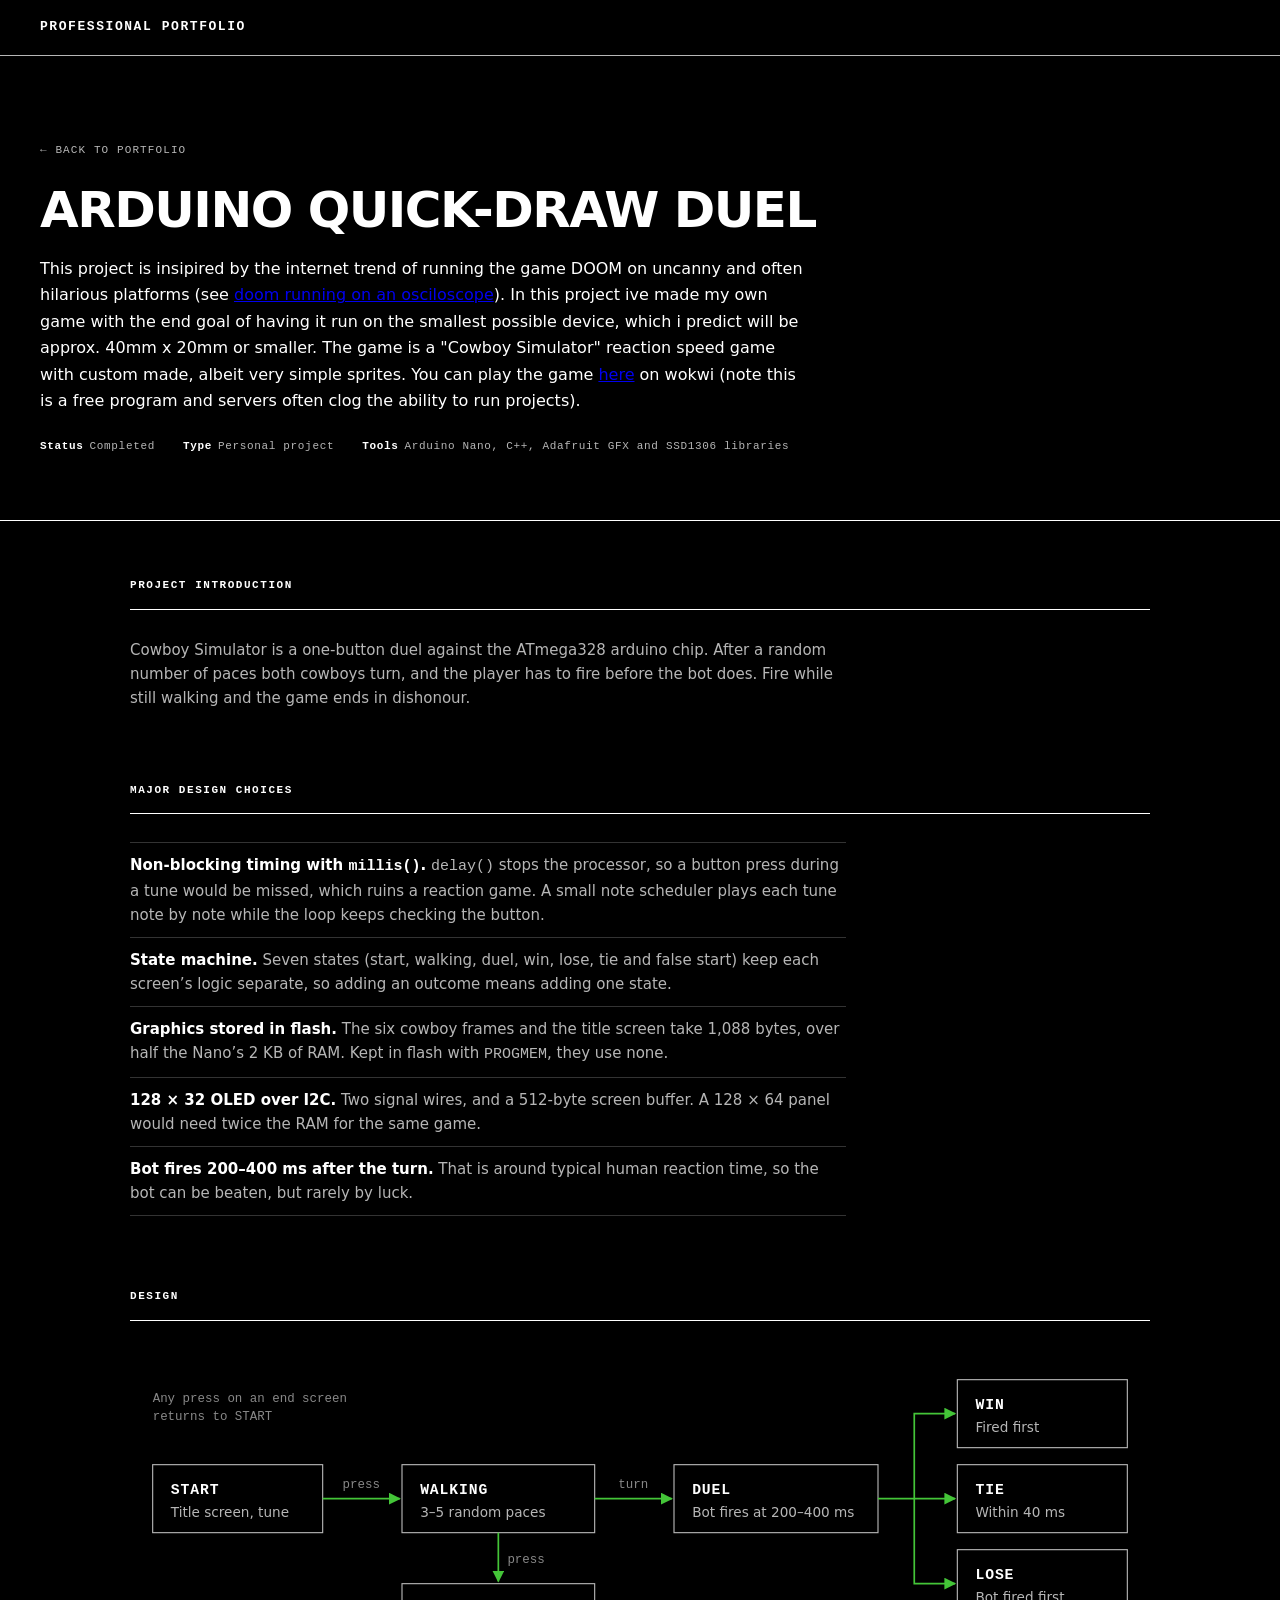
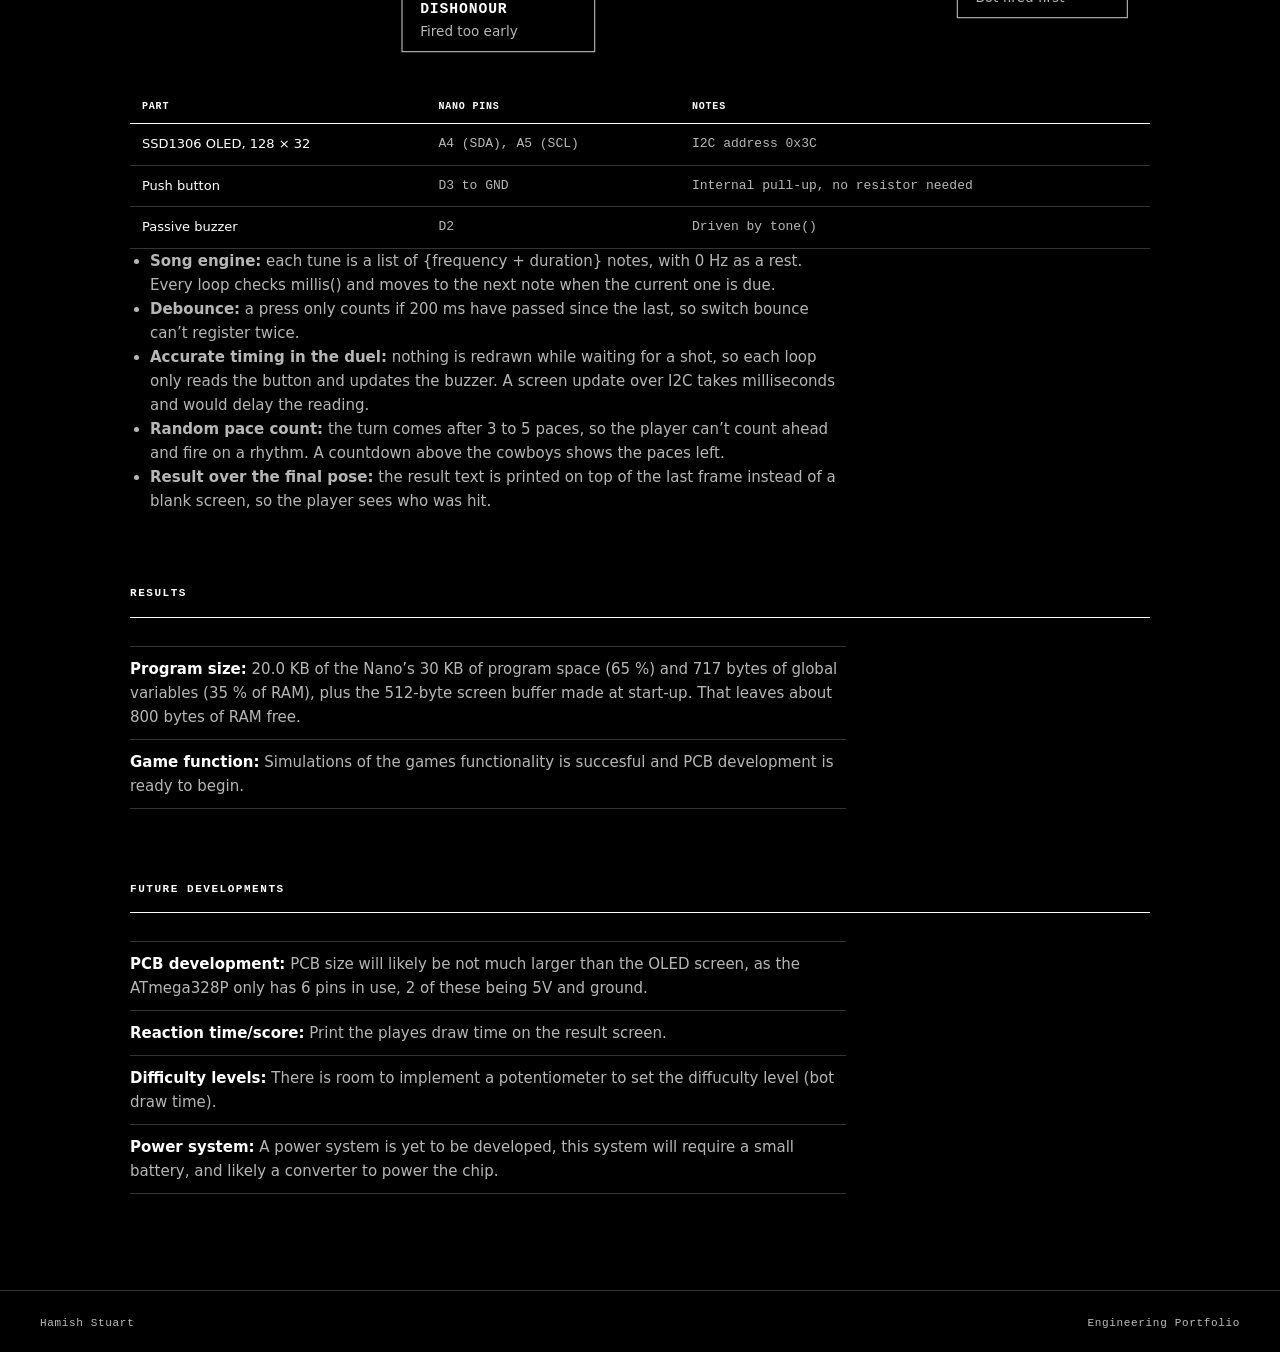
==== cowboy-duel.html @ 1973b989 "Add files via upload" ====
<!DOCTYPE html>
<html lang="en">
<head>
<meta charset="UTF-8"/>
<meta name="viewport" content="width=device-width, initial-scale=1.0"/>
<title>Arduino Quick-Draw Duel — Hamish Stuart</title>
<link rel="stylesheet" href="styles.css"/>
</head>
<body>

<header>
  <a class="logo" href="index.html">Professional portfolio</a>
</header>

<div class="hero">
  <a class="back-link" href="index.html">&larr; Back to portfolio</a>

  <h1>ARDUINO QUICK-DRAW DUEL</h1>

  <p class="hero-sub">
    This project is insipired by the internet trend of running the game DOOM on uncanny and often hilarious platforms (see <a href="https://www.youtube.com/watch?v=xZaKlLyikKg&list=PLNo1xefN4JvZH6sErbZhJMhvJoz5g7AdQ&index=6">doom running on an osciloscope</a>).  In this project ive made my own game with the end goal of having it run on the smallest possible device, which i predict will be approx. 40mm x 20mm or smaller.
    The game is a "Cowboy Simulator" reaction speed game with custom made, albeit very simple sprites. You can play the game <a href="https://wokwi.com/projects/452812102211538945">here</a> on wokwi (note this is a free program and servers often clog the ability to run projects).</p>

  <div class="project-meta">
    <span><strong>Status</strong>Completed</span>
    <span><strong>Type</strong>Personal project</span>
    <span><strong>Tools</strong>Arduino Nano, C++, Adafruit GFX and SSD1306 libraries</span>
  </div>
</div>

<main class="content">

  <section class="proj-section" id="introduction">
    <div class="section-header"><h2 class="section-title">Project introduction</h2></div>
    <div class="project-body">
      <p>Cowboy Simulator is a one-button duel against the ATmega328 arduino chip. After a random number of paces both cowboys
        turn, and the player has to fire before the bot does. Fire while still walking and the game ends in dishonour.</p>
      </div>
    </div>
  </section>

  <section class="proj-section" id="design-choices">
    <div class="section-header"><h2 class="section-title">Major design choices</h2></div>
    <div class="project-body">
      <ul class="key-results">
        <li><strong>Non-blocking timing with <code>millis()</code>.</strong> <code>delay()</code> stops the processor,
          so a button press during a tune would be missed, which ruins a reaction game. A small note scheduler plays
          each tune note by note while the loop keeps checking the button.</li>
        <li><strong>State machine.</strong> Seven states (start, walking, duel, win, lose, tie and false start) keep
          each screen&rsquo;s logic separate, so adding an outcome means adding one state.</li>
        <li><strong>Graphics stored in flash.</strong> The six cowboy frames and the title screen take 1,088 bytes, over
          half the Nano&rsquo;s 2&nbsp;KB of RAM. Kept in flash with <code>PROGMEM</code>, they use none.</li>
        <li><strong>128 &times; 32 OLED over I2C.</strong> Two signal wires, and a 512-byte screen buffer. A 128 &times; 64
          panel would need twice the RAM for the same game.</li>
        <li><strong>Bot fires 200&ndash;400&nbsp;ms after the turn.</strong> That is around typical human reaction time,
          so the bot can be beaten, but rarely by luck.</li>
      </ul>
    </div>
  </section>

  <section class="proj-section" id="design">
    <div class="section-header"><h2 class="section-title">Design</h2></div>
    <div class="project-body">
      <div class="diagram-wrap">
        <svg class="diagram" viewBox="0 0 900 270" role="img"
             aria-label="Game states: a press on the start screen begins walking. Pressing while walking leads to dishonour. After 3 to 5 paces the duel starts, ending in win, tie or lose. Any press on an end screen returns to the start.">
          <defs>
            <marker id="dg-arrow" viewBox="0 0 10 10" refX="9" refY="5" markerWidth="7" markerHeight="7" orient="auto-start-reverse">
              <path class="dg-head" d="M0,0 L10,5 L0,10 Z"/>
            </marker>
          </defs>

          <rect class="dg-box" x="20" y="95" width="150" height="60"/>
          <text class="dg-title" x="36" y="121">START</text>
          <text class="dg-sub"   x="36" y="141">Title screen, tune</text>

          <rect class="dg-box" x="240" y="95" width="170" height="60"/>
          <text class="dg-title" x="256" y="121">WALKING</text>
          <text class="dg-sub"   x="256" y="141">3&ndash;5 random paces</text>

          <rect class="dg-box" x="480" y="95" width="180" height="60"/>
          <text class="dg-title" x="496" y="121">DUEL</text>
          <text class="dg-sub"   x="496" y="141">Bot fires at 200&ndash;400 ms</text>

          <rect class="dg-box" x="730" y="20" width="150" height="60"/>
          <text class="dg-title" x="746" y="46">WIN</text>
          <text class="dg-sub"   x="746" y="66">Fired first</text>

          <rect class="dg-box" x="730" y="95" width="150" height="60"/>
          <text class="dg-title" x="746" y="121">TIE</text>
          <text class="dg-sub"   x="746" y="141">Within 40 ms</text>

          <rect class="dg-box" x="730" y="170" width="150" height="60"/>
          <text class="dg-title" x="746" y="196">LOSE</text>
          <text class="dg-sub"   x="746" y="216">Bot fired first</text>

          <rect class="dg-box" x="240" y="200" width="170" height="60"/>
          <text class="dg-title" x="256" y="226">DISHONOUR</text>
          <text class="dg-sub"   x="256" y="246">Fired too early</text>

          <path class="dg-line" d="M170,125 H238" marker-end="url(#dg-arrow)"/>
          <text class="dg-label" x="204" y="116" text-anchor="middle">press</text>
          <path class="dg-line" d="M410,125 H478" marker-end="url(#dg-arrow)"/>
          <text class="dg-label" x="444" y="116" text-anchor="middle">turn</text>
          <path class="dg-line" d="M325,155 V198" marker-end="url(#dg-arrow)"/>
          <text class="dg-label" x="333" y="182">press</text>
          <path class="dg-line" d="M660,125 H692 V50 H728" marker-end="url(#dg-arrow)"/>
          <path class="dg-line" d="M692,125 H728" marker-end="url(#dg-arrow)"/>
          <path class="dg-line" d="M692,125 V200 H728" marker-end="url(#dg-arrow)"/>
          <text class="dg-label" x="20" y="40">Any press on an end screen</text>
          <text class="dg-label" x="20" y="56">returns to START</text>
        </svg>
      </div>

      <div class="table-wrap">
        <table class="data-table wiring">
          <thead><tr><th>Part</th><th>Nano pins</th><th>Notes</th></tr></thead>
          <tbody>
            <tr><td>SSD1306 OLED, 128 &times; 32</td><td>A4 (SDA), A5 (SCL)</td><td>I2C address 0x3C</td></tr>
            <tr><td>Push button</td><td>D3 to GND</td><td>Internal pull-up, no resistor needed</td></tr>
            <tr><td>Passive buzzer</td><td>D2</td><td>Driven by <code>tone()</code></td></tr>
          </tbody>
        </table>
      </div>

      <ul>
        <li><strong>Song engine:</strong> each tune is a list of {frequency + duration} notes, with 0&nbsp;Hz as a rest.
          Every loop checks millis() and moves to the next note when the current one is due.</li>
        <li><strong>Debounce:</strong> a press only counts if 200&nbsp;ms have passed since the last, so switch bounce
          can&rsquo;t register twice.</li>
        <li><strong>Accurate timing in the duel:</strong> nothing is redrawn while waiting for a shot, so each loop only
          reads the button and updates the buzzer. A screen update over I2C takes milliseconds and would delay the reading.</li>
        <li><strong>Random pace count:</strong> the turn comes after 3 to 5 paces, so the player can&rsquo;t count
          ahead and fire on a rhythm. A countdown above the cowboys shows the paces left.</li>
        <li><strong>Result over the final pose:</strong> the result text is printed on top of the last frame instead of
          a blank screen, so the player sees who was hit.</li>
      </ul>
    </div>
  </section>

  <section class="proj-section" id="results">
    <div class="section-header"><h2 class="section-title">Results</h2></div>
    <div class="project-body">
      <ul class="key-results">
        <li><strong>Program size:</strong> 20.0&nbsp;KB of the Nano&rsquo;s 30&nbsp;KB of program space (65&nbsp;%)
          and 717 bytes of global variables (35&nbsp;% of RAM), plus the 512-byte screen buffer made at start-up. That
          leaves about 800 bytes of RAM free.</li>
        <li><strong>Game function:</strong> Simulations of the games functionality is succesful and PCB development is ready to begin.</li>
      </ul>
    </div>
  </section>

  <section class="proj-section" id="future-developments">
    <div class="section-header"><h2 class="section-title">Future developments</h2></div>
    <div class="project-body">
      <ul class="key-results">
        <li><strong>PCB development:</strong> PCB size will likely be not much larger than the OLED screen, as the ATmega328P only has 6 pins in use, 2 of these being 5V and ground.</li>
        <li><strong>Reaction time/score:</strong> Print the playes draw time on the result screen.</li>
        <li><strong>Difficulty levels:</strong> There is room to implement a potentiometer to set the diffuculty level (bot draw time).</li>
        <li><strong>Power system:</strong> A power system is yet to be developed, this system will require a small battery, and likely a converter to power the chip.</li>
      </ul>
    </div>
  </section>

</main>

<footer>
  <span>Hamish Stuart</span>
  <span>Engineering Portfolio</span>
</footer>

<script>
// Browser port of the Arduino sketch: same states, timings, sprites and tunes.
// Sprites, title screen and font are the bytes from the sketch and the Adafruit GFX 5x7 font.
const FONT = {
  '0': [0x3e,0x51,0x49,0x45,0x3e],
  '1': [0x00,0x42,0x7f,0x40,0x00],
  '2': [0x72,0x49,0x49,0x49,0x46],
  '3': [0x21,0x41,0x49,0x4d,0x33],
  '4': [0x18,0x14,0x12,0x7f,0x10],
  '5': [0x27,0x45,0x45,0x45,0x39],
  '6': [0x3c,0x4a,0x49,0x49,0x31],
  '7': [0x41,0x21,0x11,0x09,0x07],
  '8': [0x36,0x49,0x49,0x49,0x36],
  '9': [0x46,0x49,0x49,0x29,0x1e],
  'A': [0x7c,0x12,0x11,0x12,0x7c],
  'B': [0x7f,0x49,0x49,0x49,0x36],
  'C': [0x3e,0x41,0x41,0x41,0x22],
  'D': [0x7f,0x41,0x41,0x41,0x3e],
  'E': [0x7f,0x49,0x49,0x49,0x41],
  'F': [0x7f,0x09,0x09,0x09,0x01],
  'G': [0x3e,0x41,0x41,0x51,0x73],
  'H': [0x7f,0x08,0x08,0x08,0x7f],
  'I': [0x00,0x41,0x7f,0x41,0x00],
  'J': [0x20,0x40,0x41,0x3f,0x01],
  'K': [0x7f,0x08,0x14,0x22,0x41],
  'L': [0x7f,0x40,0x40,0x40,0x40],
  'M': [0x7f,0x02,0x1c,0x02,0x7f],
  'N': [0x7f,0x04,0x08,0x10,0x7f],
  'O': [0x3e,0x41,0x41,0x41,0x3e],
  'P': [0x7f,0x09,0x09,0x09,0x06],
  'Q': [0x3e,0x41,0x51,0x21,0x5e],
  'R': [0x7f,0x09,0x19,0x29,0x46],
  'S': [0x26,0x49,0x49,0x49,0x32],
  'T': [0x03,0x01,0x7f,0x01,0x03],
  'U': [0x3f,0x40,0x40,0x40,0x3f],
  'V': [0x1f,0x20,0x40,0x20,0x1f],
  'W': [0x3f,0x40,0x38,0x40,0x3f],
  'X': [0x63,0x14,0x08,0x14,0x63],
  'Y': [0x03,0x04,0x78,0x04,0x03],
  'Z': [0x61,0x59,0x49,0x4d,0x43],
};
const SPRITES = {
  walk: [0x00,0x00,0x00,0x00,0x00,0x00,0x00,0x00,0x00,0x00,0x00,0x00,0x00,0x00,0x00,0x00,0xf2,0x00,0x00,0xfe,0x00,0x01,0xf8,0x00,0x07,0x88,0x00,0x00,0x88,0x00,0x00,0x98,0x00,0x00,0x70,0x00,0x00,0x10,0x00,0x00,0x08,0x00,0x00,0x18,0x00,0x00,0x7e,0x00,0x01,0x8b,0x00,0x01,0x09,0x00,0x01,0x09,0x00,0x03,0x09,0x80,0x00,0x10,0x00,0x00,0x30,0x00,0x00,0x38,0x00,0x00,0x2c,0x00,0x00,0x64,0x00,0x00,0x44,0x00,0x00,0x66,0x00,0x00,0xcc,0x00,0x00,0x00,0x00,0x00,0x00,0x00,0x00,0x00,0x00,0x00,0x00,0x00],
  turn: [0x00,0x00,0x00,0x00,0x00,0x00,0x00,0x00,0x00,0x00,0x00,0x00,0x00,0x00,0x00,0x02,0x78,0x00,0x03,0xf8,0x00,0x00,0xfc,0x00,0x00,0x8f,0x00,0x00,0x88,0x00,0x00,0xc8,0x00,0x00,0x70,0x00,0x00,0x40,0x00,0x00,0x80,0x00,0x00,0x82,0x00,0x03,0xe1,0xf8,0x06,0xb3,0x80,0x04,0x8e,0x80,0x04,0x80,0x00,0x0c,0x80,0x00,0x00,0x40,0x00,0x00,0x60,0x00,0x00,0xe0,0x00,0x01,0xa0,0x00,0x01,0x30,0x00,0x01,0x10,0x00,0x03,0x30,0x00,0x01,0x98,0x00,0x00,0x00,0x00,0x00,0x00,0x00,0x00,0x00,0x00,0x00,0x00,0x00],
  shot: [0x00,0x00,0x00,0x00,0x00,0x00,0x02,0x78,0x00,0x03,0xf8,0x00,0x00,0xfc,0x00,0x00,0x0f,0x00,0x00,0x00,0x00,0x00,0xf0,0x00,0x00,0x88,0x00,0x00,0x88,0x00,0x00,0xc8,0x00,0x00,0x70,0x00,0x00,0x40,0x00,0x00,0x80,0x00,0x00,0x80,0x00,0x03,0xe0,0x00,0x06,0xb0,0x00,0x04,0x8f,0x00,0x04,0x80,0x00,0x0c,0x80,0x00,0x00,0x40,0x00,0x00,0x60,0x40,0x00,0xe0,0x3e,0x01,0xa0,0x70,0x01,0x30,0x10,0x01,0x10,0x00,0x03,0x30,0x00,0x01,0x98,0x00,0x00,0x00,0x00,0x00,0x00,0x00,0x00,0x00,0x00,0x00,0x00,0x00],
  walkR: [0x00,0x00,0x00,0x00,0x00,0x00,0x00,0x00,0x00,0x00,0x00,0x00,0x00,0x00,0x00,0x00,0x9e,0x00,0x00,0xfe,0x00,0x00,0x3f,0x00,0x00,0x23,0xc0,0x00,0x22,0x00,0x00,0x32,0x00,0x00,0x1c,0x00,0x00,0x10,0x00,0x00,0x20,0x00,0x00,0x30,0x00,0x00,0xfc,0x00,0x01,0xa3,0x00,0x01,0x21,0x00,0x01,0x21,0x00,0x03,0x21,0x80,0x00,0x10,0x00,0x00,0x18,0x00,0x00,0x38,0x00,0x00,0x68,0x00,0x00,0x4c,0x00,0x00,0x44,0x00,0x00,0xcc,0x00,0x00,0x66,0x00,0x00,0x00,0x00,0x00,0x00,0x00,0x00,0x00,0x00,0x00,0x00,0x00],
  turnR: [0x00,0x00,0x00,0x00,0x00,0x00,0x00,0x00,0x00,0x00,0x00,0x00,0x00,0x00,0x00,0x00,0x3c,0x80,0x00,0x3f,0x80,0x00,0x7e,0x00,0x01,0xe2,0x00,0x00,0x22,0x00,0x00,0x26,0x00,0x00,0x1c,0x00,0x00,0x04,0x00,0x00,0x02,0x00,0x00,0x82,0x00,0x3f,0x0f,0x80,0x03,0x9a,0xc0,0x02,0xe2,0x40,0x00,0x02,0x40,0x00,0x02,0x60,0x00,0x04,0x00,0x00,0x0c,0x00,0x00,0x0e,0x00,0x00,0x0b,0x00,0x00,0x19,0x00,0x00,0x11,0x00,0x00,0x19,0x80,0x00,0x33,0x00,0x00,0x00,0x00,0x00,0x00,0x00,0x00,0x00,0x00,0x00,0x00,0x00],
  shotR: [0x00,0x00,0x00,0x00,0x00,0x00,0x00,0x3c,0x80,0x00,0x3f,0x80,0x00,0x7e,0x00,0x01,0xe0,0x00,0x00,0x00,0x00,0x00,0x1e,0x00,0x00,0x22,0x00,0x00,0x22,0x00,0x00,0x26,0x00,0x00,0x1c,0x00,0x00,0x04,0x00,0x00,0x02,0x00,0x00,0x02,0x00,0x00,0x0f,0x80,0x00,0x1a,0xc0,0x01,0xe2,0x40,0x00,0x02,0x40,0x00,0x02,0x60,0x00,0x04,0x00,0x04,0x0c,0x00,0xf8,0x0e,0x00,0x1c,0x0b,0x00,0x10,0x19,0x00,0x00,0x11,0x00,0x00,0x19,0x80,0x00,0x33,0x00,0x00,0x00,0x00,0x00,0x00,0x00,0x00,0x00,0x00,0x00,0x00,0x00],
};
const MENU = [
  0x00,0x00,0x00,0x00,0x00,0x00,0x00,0x00,0x00,0x00,0x00,0x00,0x00,0x00,0x00,0x00,0x31,0x91,0x71,0x91,0x0e,0xe8,0xa5,0x06,0x7c,0xce,0x00,0x00,0x00,0x00,0x00,0x00,
  0x4a,0x51,0x4a,0x51,0x10,0x4d,0xa5,0x09,0x11,0x29,0x00,0x00,0x00,0x00,0x00,0x00,0x42,0x55,0x72,0x4e,0x0c,0x4a,0xa5,0x0f,0x11,0x2e,0x00,0x00,0x00,0x00,0x00,0x00,
  0x4a,0x5b,0x4a,0x44,0x02,0x48,0xa5,0x09,0x11,0x2a,0x00,0x00,0x00,0x00,0x00,0x00,0x31,0x91,0x71,0x84,0x1c,0xe8,0x99,0xe9,0x10,0xc9,0x00,0x00,0x7c,0xf0,0x00,0x00,
  0x00,0x00,0x00,0x00,0x00,0x00,0x00,0x00,0x00,0x00,0x00,0x00,0xa3,0x08,0x00,0x00,0x00,0x00,0x00,0x00,0x00,0x00,0x00,0x00,0x00,0x00,0x00,0x01,0x4c,0x08,0x00,0x00,
  0x00,0x00,0x00,0x00,0x00,0x00,0x00,0x00,0x00,0x00,0x00,0x01,0x30,0x04,0x00,0x00,0x00,0x00,0x00,0x00,0x00,0x00,0x00,0x00,0x00,0x00,0x00,0x01,0x00,0x04,0x00,0x00,
  0x01,0xce,0x79,0xce,0x3e,0x60,0xef,0x99,0xcf,0x80,0x00,0x02,0x00,0x04,0x00,0x00,0x01,0x29,0x42,0x10,0x08,0x91,0x02,0x25,0x22,0x00,0x00,0x02,0x00,0x04,0x00,0x00,
  0x01,0xce,0x71,0x8c,0x08,0x90,0xc2,0x3d,0xc2,0x00,0x00,0x02,0x00,0x04,0x00,0x00,0x01,0x0a,0x40,0x42,0x08,0x90,0x22,0x25,0x42,0x00,0x03,0x82,0x00,0x04,0x00,0x00,
  0x01,0x09,0x7b,0x9c,0x08,0x61,0xc2,0x25,0x22,0x00,0x04,0x72,0x00,0x04,0x06,0x00,0x00,0x00,0x00,0x00,0x00,0x00,0x00,0x00,0x00,0x00,0x08,0x0e,0x00,0x06,0x19,0x00,
  0x00,0x00,0x00,0x00,0x00,0x00,0x00,0x00,0x00,0x00,0x08,0x06,0x00,0x1a,0x61,0x00,0x00,0x00,0x00,0x00,0x00,0x00,0x00,0x00,0x00,0x00,0x08,0x05,0x81,0xe1,0x82,0x00,
  0x00,0x00,0x00,0x00,0x00,0x00,0x00,0x00,0x00,0x00,0x04,0x04,0x7e,0x01,0x04,0x00,0x00,0x00,0x00,0x00,0x00,0x00,0x00,0x00,0x00,0x00,0x04,0x04,0x00,0x1e,0x08,0x00,
  0x00,0x00,0x00,0x00,0x00,0x00,0x00,0x00,0x00,0x00,0x02,0x03,0x01,0xe4,0x30,0x00,0x00,0x00,0x00,0x00,0x00,0x00,0x00,0x00,0x00,0x00,0x02,0x00,0xfe,0x08,0xc0,0x00,
  0x00,0x00,0x00,0x00,0x00,0x00,0x00,0x00,0x00,0x00,0x01,0x00,0x00,0x13,0x00,0x00,0x00,0x00,0x00,0x00,0x00,0x00,0x00,0x00,0x00,0x00,0x00,0x80,0x00,0x2c,0x00,0x00,
  0x00,0x00,0x00,0x00,0x00,0x00,0x00,0x00,0x00,0x00,0x00,0x60,0x00,0xf0,0x00,0x00,0x00,0x00,0x00,0x00,0x00,0x00,0x00,0x00,0x00,0x00,0x00,0x1c,0x07,0x00,0x00,0x00,
  0x00,0x00,0x00,0x00,0x00,0x00,0x00,0x00,0x00,0x00,0x00,0x03,0xf8,0x00,0x00,0x00,0x00,0x00,0x00,0x00,0x00,0x00,0x00,0x00,0x00,0x00,0x00,0x00,0x00,0x00,0x00,0x00,
  0x00,0x00,0x00,0x00,0x00,0x00,0x00,0x00,0x00,0x00,0x00,0x00,0x00,0x00,0x00,0x00,0x00,0x00,0x00,0x00,0x00,0x00,0x00,0x00,0x00,0x00,0x00,0x00,0x00,0x00,0x00,0x00,
  0x00,0x00,0x00,0x00,0x00,0x00,0x00,0x00,0x00,0x00,0x00,0x00,0x00,0x00,0x00,0x00,0x00,0x00,0x00,0x00,0x00,0x00,0x00,0x00,0x00,0x00,0x00,0x00,0x00,0x00,0x00,0x00,
];

const W = 128, H = 32, SPRITE_W = 23, SPRITE_H = 32;

// ── 128 x 32 display buffer ──────────────────────────────────────────────────
const buf = new Uint8Array(W * H);
const canvas = document.getElementById('oled'), ctx = canvas.getContext('2d');
const css = getComputedStyle(document.documentElement);
const ON = css.getPropertyValue('--oled-on').trim() || '#fff';
const OFF = css.getPropertyValue('--oled-off').trim() || '#000';
const display = {
  clear() { buf.fill(0); },
  pixel(x, y) { if (x >= 0 && x < W && y >= 0 && y < H) buf[y * W + x] = 1; },
  bitmap(x, y, bmp, w, h) {
    const bw = (w + 7) >> 3;
    for (let j = 0; j < h; j++)
      for (let i = 0; i < w; i++)
        if (bmp[j * bw + (i >> 3)] & (0x80 >> (i & 7))) this.pixel(x + i, y + j);
  },
  text(x, y, str, size) {
    for (const ch of String(str)) {
      const cols = FONT[ch];
      if (cols) for (let i = 0; i < 5; i++)
        for (let j = 0; j < 8; j++)
          if (cols[i] & (1 << j))
            for (let a = 0; a < size; a++) for (let b = 0; b < size; b++) this.pixel(x + i * size + a, y + j * size + b);
      x += 6 * size;
    }
  },
  show() {
    const s = canvas.width / W;
    ctx.fillStyle = '#000'; ctx.fillRect(0, 0, canvas.width, canvas.height);
    for (let y = 0; y < H; y++) for (let x = 0; x < W; x++) {
      ctx.fillStyle = buf[y * W + x] ? ON : OFF;
      ctx.fillRect(x * s, y * s, s - 1, s - 1);
    }
  }
};

// ── buzzer (Web Audio square wave, like a passive piezo) ────────────────────
let audio = null, osc = null, activated = false;   // browsers only allow sound after the first press
function tone(freq) {
  if (!activated || !document.getElementById('sound').checked) { noTone(); return; }
  if (!audio) { try { audio = new (window.AudioContext || window.webkitAudioContext)(); } catch (e) { return; } }
  if (audio.state === 'suspended') audio.resume();
  if (!osc) {
    osc = audio.createOscillator(); osc.type = 'square';
    const g = audio.createGain(); g.gain.value = 0.03;
    osc.connect(g).connect(audio.destination); osc.start();
  }
  osc.frequency.setValueAtTime(freq, audio.currentTime);
}
function noTone() { if (osc) { osc.stop(); osc = null; } }

// ── songs: [frequency Hz, duration ms], 0 Hz = rest ──────────────────────────
const startSong = [[233,600],[294,400],[311,600],[294,400],[262,800],[0,300],[415,600],[349,500],[294,600],[231,1200]];
const duelSong  = [[220,150],[247,150],[262,300]];
const winSong   = [[523,250],[587,250],[659,300],[784,350],[659,250],[523,300],[880,300],[784,300],[659,300],[523,600]];
const loseSong  = [[130,500]];
const earlySong = [[130,500]];
const tieSong   = [[300,200],[0,200],[300,200]];

let song = null, songIndex = 0, lastNoteTime = 0;
function playSong(s) {
  song = s; songIndex = 0; lastNoteTime = millis();
  s[0][0] > 0 ? tone(s[0][0]) : noTone();
}
function stopSong() { song = null; noTone(); }
function updateSong() {
  if (!song) return;
  if (millis() - lastNoteTime >= song[songIndex][1]) {
    songIndex++; lastNoteTime = millis();
    if (songIndex >= song.length) { stopSong(); return; }
    song[songIndex][0] > 0 ? tone(song[songIndex][0]) : noTone();
  }
}

// ── timing and input ─────────────────────────────────────────────────────────
const t0 = performance.now();
const millis = () => performance.now() - t0;
const random = (lo, hi) => lo + Math.floor(Math.random() * (hi - lo));   // Arduino random(lo, hi)
let held = false, lastPress = -1000;
function buttonPressed() {
  if (held && millis() - lastPress > 200) { lastPress = millis(); return true; }
  return false;
}

// ── draw helpers ─────────────────────────────────────────────────────────────
let leftX = 64, rightX = 64, totalSteps = 0, currentStep = 0;
function poses(left, right) {
  display.clear();
  display.bitmap(leftX - SPRITE_W, 0, SPRITES[left], SPRITE_W, SPRITE_H);
  display.bitmap(rightX, 0, SPRITES[right], SPRITE_W, SPRITE_H);
}
function textScreen(t) { display.text((W - 6 * t.length) >> 1, (H - 8) >> 1, t, 1); }

// ── game state machine (mirrors loop() in the sketch) ────────────────────────
let state = 'START', lastStepTime = 0, botShootTime = 0, turnTime = 0;
const stepInterval = 400;
const $you = document.getElementById('r-you'), $bot = document.getElementById('r-bot');

function backToStart() { stopSong(); playSong(startSong); state = 'START'; }

function step() {
  updateSong();
  switch (state) {
    case 'START':
      display.clear(); display.bitmap(0, 0, MENU, W, H);
      if (buttonPressed()) {
        stopSong();
        totalSteps = random(3, 6); currentStep = 0; leftX = 64; rightX = 64;
        $you.textContent = $bot.textContent = '–';
        state = 'WALKING';
      }
      break;

    case 'WALKING':
      if (buttonPressed()) { stopSong(); playSong(earlySong); state = 'EARLY'; break; }
      if (millis() - lastStepTime > stepInterval && currentStep < totalSteps) {
        lastStepTime = millis(); currentStep++; leftX -= 6; rightX += 6;
      }
      poses('walk', 'walkR');
      display.text(62, 0, totalSteps - currentStep, 1);
      if (currentStep >= totalSteps) {
        poses('turn', 'turnR');
        playSong(duelSong);
        state = 'DUEL';
        turnTime = millis();
        botShootTime = turnTime + random(200, 400);
      }
      break;

    case 'DUEL':
      if (buttonPressed()) {
        stopSong();
        const shot = millis();
        $you.textContent = Math.round(shot - turnTime) + ' ms';
        $bot.textContent = Math.round(botShootTime - turnTime) + ' ms';
        if (Math.abs(shot - botShootTime) < 40) { poses('shot', 'shotR'); playSong(tieSong); state = 'TIE'; }
        else if (shot < botShootTime)          { poses('turn', 'shotR'); playSong(winSong); state = 'WIN'; }
        else                                   { poses('shot', 'turnR'); playSong(loseSong); state = 'LOSE'; }
      }
      if (millis() > botShootTime && state === 'DUEL') {
        $bot.textContent = Math.round(botShootTime - turnTime) + ' ms';
        $you.textContent = 'too slow';
        poses('shot', 'turnR'); playSong(loseSong); state = 'LOSE';
      }
      break;

    case 'WIN':  textScreen('WIN');  if (buttonPressed()) backToStart(); break;
    case 'LOSE': textScreen('LOSE'); if (buttonPressed()) backToStart(); break;
    case 'TIE':  textScreen('TIE');  if (buttonPressed()) backToStart(); break;

    case 'EARLY':
      display.clear(); display.text(10, 5, 'DISHONOUR', 2);
      if (buttonPressed()) backToStart();
      break;
  }
}

function frame() { step(); display.show(); requestAnimationFrame(frame); }
setInterval(step, 2);          // keeps game timing steady between screen frames

// A press runs the game straight away (bot check first, as the Arduino loop would have),
// so reaction times aren't rounded to the screen refresh rate.
const fireBtn = document.getElementById('fire');
function press(e) {
  if (e) e.preventDefault();
  if (held) return;
  activated = true;
  step();
  held = true; fireBtn.classList.add('down');
  step();
}
function release() { held = false; fireBtn.classList.remove('down'); }
fireBtn.addEventListener('pointerdown', press);
canvas.addEventListener('pointerdown', press);
window.addEventListener('pointerup', release);
window.addEventListener('pointercancel', release);
window.addEventListener('keydown', e => { if (e.code === 'Space' && !e.repeat && !/INPUT|TEXTAREA|SELECT/.test(document.activeElement.tagName)) press(e); });
window.addEventListener('keyup', e => { if (e.code === 'Space') release(); });
document.getElementById('sound').addEventListener('change', e => { if (!e.target.checked) noTone(); else if (song && song[songIndex][0] > 0) tone(song[songIndex][0]); });

playSong(startSong);           // as in setup()
requestAnimationFrame(frame);
</script>

</body>
</html>
---- styles.css ----
/* =====================================================================
   COLOUR PALETTE — change colours here and they update everywhere
   (main.html and every project page that links this stylesheet)
   ===================================================================== */
:root {
  /* page */
  --bg:              #000;      /* page + header background            */
  --text:            #b6b6b6;   /* body text                            */
  --heading:         #fff;      /* headings, logo, hero text            */
  --accent:          #44c538;   /* highlight colour (hover, links)      */
  --muted:           #888;      /* small secondary text                 */
  --faint:           #bbb;      /* footer text                          */

  /* lines */
  --border:          #b6b6b6;   /* header line, card outlines, tags     */
  --divider:         #fff;      /* hero + section underlines            */
  --footer-border:   #333;      /* line above footer                    */

  /* cards */
  --card-bg:         #000;
  --card-label-bg:   rgba(0, 0, 0, 0.82);
  --card-label-text: #fff;
  --card-hover-tint: rgba(68, 197, 56, 0.06);
  --card-hover-glow: rgba(68, 197, 56, 0.25);
  --placeholder-bg:  #0a0a0a;
  --placeholder-line:#111;
  --placeholder-num: #222;

  /* status dots */
  --status-wip:      #f5844c;
  --status-future:   #444;

  /* scrollbar */
  --scroll-track:    #111;
  --scroll-thumb:    #444;

  /* robot arm demo (robotarm.html) */
  --ok:              #59ff4a;   /* "OK" status badges                   */
  --warn:            #f5844c;   /* warning badges + log warnings        */
  --log-text:        #59ff4a;   /* demo console text                    */
  --btn-reset:       orange;
  --btn-stop:        red;

  /* code block syntax colours */
  --code-keyword:    #e4ab56;
  --code-function:   #527cd6;
  --code-comment:    #49c2e7;
  --code-number:     #e66464;
  --code-string:     #c655d4;

  /* robot arm drawings (SVG) */
  --svg-grid:        #59ff4a;
  --arm-1:           red;
  --arm-2:           green;
  --arm-3:           blue;
  --arm-tool:        orange;
  --arm-cargo:       yellow;

  /* airfoil generator (naca-airfoil.html) */
  --plot-surface:    #fff;      /* airfoil outline                      */
  --plot-camber:     #888;      /* dashed mean camber line              */
  --plot-points:     #44c538;   /* point markers                        */
  --plot-grid:       #1c1c1c;   /* plot grid lines                      */
  --plot-chord:      #444;      /* chord line + tick labels             */
  --input-bg:        #000;      /* text and number boxes                */
  --error:           #f5844c;   /* input error messages                 */

  /* fonts */
  --font: 'Inter', system-ui, -apple-system, sans-serif;
  --mono: 'JetBrains Mono', 'Fira Code', monospace;
}

/* =====================================================================
   BASE
   ===================================================================== */
*, *::before, *::after { box-sizing: border-box; margin: 0; padding: 0; }
html { scroll-behavior: smooth; }
body {
  background: var(--bg); color: var(--text);
  font-family: var(--font); font-size: 15px; line-height: 1.6;
}
sup { line-height: 0; }
a:focus-visible, button:focus-visible { outline: 2px solid var(--accent); outline-offset: 3px; }

/* ── header ── */
header {
  border-bottom: 1.5px solid var(--border);
  padding: 0 40px; height: 56px;
  display: flex; align-items: center; justify-content: space-between;
  position: sticky; top: 0; z-index: 10; background: var(--bg);
}
.logo,
nav a {
  font-family: var(--mono); font-size: 13px; font-weight: 600;
  letter-spacing: .12em; text-transform: uppercase;
  color: var(--heading); text-decoration: none; transition: color .15s;
}
nav { display: flex; gap: 28px; }
.logo:hover, nav a:hover { color: var(--accent); }

/* ── hero ── */
.hero { padding: 80px 40px 64px; border-bottom: 1px solid var(--divider); }
.hero h1 {
  font-size: clamp(28px, 6vw, 50px);
  font-weight: 700; letter-spacing: -.03em; line-height: 1.05;
  color: var(--heading); margin-bottom: 20px;
}
.hero-sub { font-size: 16px; color: var(--heading); max-width: 75ch; line-height: 1.65; }

/* ── main content ── */
.content { max-width: 1100px; margin: 0 auto; padding: 0 40px 80px; }

/* ── section ── */
.proj-section { padding-top: 56px; }
.section-header {
  display: flex; align-items: center; justify-content: space-between; gap: 16px;
  margin-bottom: 28px; padding-bottom: 14px;
  border-bottom: 1px solid var(--divider);
}
.section-title {
  font-family: var(--mono); font-size: 11px; font-weight: 600;
  letter-spacing: .14em; text-transform: uppercase; color: var(--heading);
}

/* scroll arrows */
.scroll-btns { display: flex; gap: 8px; }
.scroll-btns button {
  width: 30px; height: 30px; cursor: pointer;
  background: none; border: 1px solid var(--border); color: var(--text);
  font-family: var(--mono); font-size: 14px; line-height: 1;
  transition: border-color .15s, color .15s;
}
.scroll-btns button:hover { border-color: var(--accent); color: var(--accent); }

/* ── horizontal card row ── */
.proj-row {
  --gap: 16px;
  --per-view: 3;                    /* cards visible at once */
  display: flex; gap: var(--gap);
  overflow-x: auto;
  scroll-snap-type: x mandatory;
  scroll-behavior: smooth;
  padding: 6px 0 14px;              /* room for hover lift + scrollbar */
  scrollbar-width: thin;
  scrollbar-color: var(--scroll-thumb) var(--scroll-track);
}
.proj-row::-webkit-scrollbar { height: 6px; }
.proj-row::-webkit-scrollbar-track { background: var(--scroll-track); }
.proj-row::-webkit-scrollbar-thumb { background: var(--scroll-thumb); }


.fig-row {
  display: flex;
  justify-content: center;
  align-items: flex-start;
  gap: 20px;
  flex-wrap: wrap;
}

.fig-row figure {
  flex: 1;
  min-width: 200px;
  margin: 0;
  text-align: center;
}

.fig-row img {
  width: 100%;
  max-width: 250px;
  height: auto;
  display: block;
  margin: 0 auto 10px;
}

.fig-row figcaption {
  font-size: 0.9rem;
  text-align: center;
}


/* ── project card ── */
.proj-card {
  flex: 0 0 calc((100% - (var(--per-view) - 1) * var(--gap)) / var(--per-view));
  scroll-snap-align: start;
  position: relative; overflow: hidden; display: block;
  aspect-ratio: 1 / 1;
  border: 1px solid var(--border); background: var(--card-bg);
  text-decoration: none;
  transition: transform .18s ease, box-shadow .18s ease;
}
.proj-card:hover { transform: translateY(-3px); box-shadow: 0 8px 24px var(--card-hover-glow); }
.proj-card:hover .card-overlay { opacity: 1; }
.proj-card:hover .card-label { background: var(--accent); color: var(--bg); }
.proj-card:hover .card-label-sub { color: var(--bg); }

.card-thumb {
  position: absolute; inset: 0;
  display: flex; align-items: center; justify-content: center;
}
.card-thumb svg { width: 100%; height: 100%; }

.card-thumb.placeholder { background: var(--placeholder-bg); }
.card-thumb.placeholder::before {
  content: ''; position: absolute; inset: 0;
  background-image: repeating-linear-gradient(
    45deg, var(--placeholder-line) 0 1px, transparent 1px 12px);
}
.placeholder-icon {
  position: relative; z-index: 1; user-select: none;
  font-family: var(--mono); font-size: 28px; color: var(--placeholder-num);
}

.card-overlay {
  position: absolute; inset: 0; pointer-events: none;
  background: var(--card-hover-tint); opacity: 0; transition: opacity .18s;
}

.card-label {
  position: absolute; bottom: 0; left: 0; right: 0;
  padding: 10px 14px;
  display: flex; justify-content: space-between; align-items: center; gap: 8px;
  background: var(--card-label-bg); backdrop-filter: blur(4px);
  font-size: 12px; font-weight: 600; letter-spacing: .04em; color: var(--card-label-text);
  transition: background .18s, color .18s;
}
.card-label-sub {
  font-family: var(--mono); font-size: 9px; font-weight: 400;
  letter-spacing: .08em; text-transform: uppercase; color: var(--muted);
  transition: color .18s;
}

.status-dot {
  width: 6px; height: 6px; border-radius: 50%;
  display: inline-block; margin-right: 6px;
}
.status-dot.wip    { background: var(--status-wip); box-shadow: 0 0 6px var(--status-wip); }
.status-dot.future { background: var(--status-future); }

/* robot arm SVG colours (pulled from the palette above) */
.svg-grid  { stroke: var(--svg-grid); }
.svg-title { fill: var(--svg-grid); }
.arm-1 { stroke: var(--arm-1); fill: var(--arm-1); }
.arm-2 { stroke: var(--arm-2); fill: var(--arm-2); }
.arm-3 { stroke: var(--arm-3); fill: var(--arm-3); }
.arm-tool  { stroke: var(--arm-tool); fill: var(--arm-tool); }
.arm-cargo { fill: var(--arm-cargo); }
svg text[class] { stroke: none; }   /* keeps coloured SVG labels crisp */

/* =====================================================================
   PROJECT PAGE (project.html)
   ===================================================================== */
.back-link {
  display: inline-block; margin-bottom: 24px;
  font-family: var(--mono); font-size: 11px; letter-spacing: .1em;
  text-transform: uppercase; color: var(--text); text-decoration: none;
}
.back-link:hover { color: var(--accent); }

.project-meta {
  display: flex; flex-wrap: wrap; gap: 8px 28px; margin-top: 24px;
  font-family: var(--mono); font-size: 11px; letter-spacing: .06em; color: var(--text);
}
.project-meta strong { color: var(--heading); font-weight: 600; margin-right: 6px; }

.project-body { display: flow-root; }   /* full width so images can reach the line's right end;
                                           flow-root keeps floated images inside their section */
.project-body p, .project-body ul { margin-bottom: 16px; }
.project-body > p, .project-body > ul { max-width: 75ch; }   /* keeps text lines readable */
.project-body ul { padding-left: 20px; }
.project-body a { color: var(--accent); }

.media-placeholder {
  position: relative; aspect-ratio: 16 / 9; margin: 8px 0 24px;
  border: 1px solid var(--border); background: var(--placeholder-bg);
  display: flex; align-items: center; justify-content: center;
  font-family: var(--mono); font-size: 12px; color: var(--muted);
}
.media-placeholder::before {
  content: ''; position: absolute; inset: 0;
  background-image: repeating-linear-gradient(
    45deg, var(--placeholder-line) 0 1px, transparent 1px 12px);
}
.media-placeholder span { position: relative; }
.project-body img { display: block; max-width: 100%; height: auto; border: 1px solid var(--border); margin: 8px 0 24px; }

/* Image that sits on the right with text wrapping around it.
   Set its size with the width attribute, e.g. <img class="img-right" src="..." width="250"> */
.project-body .img-right { float: right; margin: 0 0 16px 24px; }

/* ── footer ── */
footer {
  border-top: 1px solid var(--footer-border); padding: 24px 40px;
  display: flex; justify-content: space-between; align-items: center;
  font-family: var(--mono); font-size: 11px; letter-spacing: .06em; color: var(--faint);
}

/* =====================================================================
   RESPONSIVE
   ===================================================================== */
@media (max-width: 700px) {
  header, .hero, .content, footer { padding-left: 20px; padding-right: 20px; }
  nav { gap: 14px; }
  .logo, nav a { font-size: 11px; }
  .proj-row { --per-view: 2; }
}
@media (max-width: 480px) {
  header { height: auto; padding-top: 12px; padding-bottom: 12px; flex-direction: column; gap: 8px; }
  .proj-row { --per-view: 1.2; }   /* shows a sliver of the next card as a scroll hint */
  .scroll-btns { display: none; }  /* swipe on phones */
}
@media (prefers-reduced-motion: reduce) {
  html, .proj-row { scroll-behavior: auto; }
  .proj-card { transition: none; }
}

/* =====================================================================
   PROJECT PAGE EXTRAS — figures, key results, download link
   ===================================================================== */
/* Figure (image + caption) right-aligned to the line's end.
   Set its size with the width attribute on the img inside it. */
.project-body figure { width: fit-content; max-width: 100%; margin: 8px 0 28px auto; }
.project-body figcaption { contain: inline-size; }   /* caption wraps to the image width */
.project-body figure img { margin: 0; background: #fff; }
.project-body figcaption {
  margin-top: 8px; font-size: 13px; color: var(--muted);
}
.fig-pair { display: grid; grid-template-columns: 1fr 1fr; gap: 16px; clear: both; }
.fig-pair figure { width: auto; margin-left: 0; }
@media (max-width: 700px) { .fig-pair { grid-template-columns: 1fr; } }
@media (max-width: 480px) {   /* phones: stop wrapping text, image sits on its own line */
  .project-body .img-right { float: none; margin: 0 0 16px auto; }
}

.key-results { list-style: none; padding: 0 !important; border-top: 1px solid var(--footer-border); display: flow-root; }  /* flow-root: sits beside a floated image instead of under it */
.key-results li {
  padding: 10px 0; border-bottom: 1px solid var(--footer-border);
}
.key-results strong { color: var(--heading); }

.download-link {
  display: inline-block; margin-top: 28px; padding: 8px 16px;
  border: 1px solid var(--border); color: var(--heading); text-decoration: none;
  font-family: var(--mono); font-size: 12px; letter-spacing: .06em;
  transition: border-color .15s, color .15s;
}
.download-link:hover { border-color: var(--accent); color: var(--accent); }

/* =====================================================================
   ROBOT ARM DEMO + TECHNICAL BLOCKS (robotarm.html)
   ===================================================================== */
.demo-shell { border: 1px solid var(--border); margin-top: 8px; }
.demo-body { display: grid; grid-template-columns: 250px 1fr; min-height: 480px; }
.ctrl-panel {
  border-right: 1px solid var(--border); padding: 16px;
  display: flex; flex-direction: column; gap: 18px;
}
.cp-label {
  font-family: var(--mono); font-size: 10px; font-weight: 600; margin-bottom: 8px;
  letter-spacing: .12em; text-transform: uppercase; color: var(--heading);
}
.joints { display: flex; flex-direction: column; gap: 10px; }
.joint-row { display: flex; flex-direction: column; gap: 5px; }
.jh { display: flex; justify-content: space-between; font-size: 12px; }
.jname { color: var(--heading); }
.jval, .plat-slider-mm { font-family: var(--mono); font-size: 11px; color: var(--text); }

.demo-shell input[type=range] {
  width: 100%; height: 4px; cursor: pointer;
  -webkit-appearance: none; appearance: none; background: var(--footer-border);
}
.demo-shell input[type=range]::-webkit-slider-thumb {
  -webkit-appearance: none; width: 14px; height: 14px; border-radius: 50%; background: var(--accent);
}
.demo-shell input[type=range]::-moz-range-thumb {
  width: 14px; height: 14px; border: none; border-radius: 50%; background: var(--accent);
}

.stat-grid { display: grid; grid-template-columns: repeat(3, 1fr); gap: 6px; }
.stat-box { border: 1px solid var(--footer-border); padding: 6px 8px; }
.stat-box .sl { font-family: var(--mono); font-size: 9px; text-transform: uppercase; letter-spacing: .06em; color: var(--muted); }
.stat-box .sv { font-family: var(--mono); font-size: 14px; font-weight: 600; color: var(--heading); }

.plat-list { display: flex; flex-direction: column; gap: 7px; }
.plat-slider-row { display: flex; align-items: center; gap: 8px; }
.plat-slider-row input { flex: 1; }
.plat-slider-label { font-family: var(--mono); font-size: 11px; font-weight: 600; min-width: 12px; }
.plat-slider-label.pA { color: var(--arm-1); }
.plat-slider-label.pB { color: var(--arm-2); }
.plat-slider-label.pC { color: var(--arm-3); }
.plat-slider-mm { min-width: 40px; text-align: right; }

.pp-row { display: flex; gap: 8px; align-items: center; margin-bottom: 6px; }
.pp-label { font-size: 11px; min-width: 32px; }
.demo-shell select {
  flex: 1; padding: 6px 8px; font: inherit; font-size: 12px; cursor: pointer;
  background: var(--bg); color: var(--heading); border: 1px solid var(--border);
}
.demo-shell select:focus { border-color: var(--accent); outline: none; }

.fw-row { display: flex; flex-direction: column; gap: 6px; }
.fw-item { display: flex; justify-content: space-between; font-size: 11px; }
.badge { font-family: var(--mono); font-size: 10px; }
.badge.ok { color: var(--ok); }
.badge.warn { color: var(--warn); }

.btn-row { display: flex; gap: 8px; }
.demo-shell button {
  flex: 1; width: 100%; padding: 8px 10px; cursor: pointer;
  font-family: var(--mono); font-size: 11px; letter-spacing: .08em;
  background: transparent; color: var(--heading); border: 1px solid var(--border);
  transition: border-color .15s, color .15s, opacity .15s;
}
.demo-shell button:disabled { opacity: .4; cursor: not-allowed; }
.demo-shell button.primary { margin-top: 4px; background: var(--accent); color: var(--bg); border-color: var(--accent); font-weight: 600; }
.demo-shell button.primary:hover:not(:disabled) { opacity: .85; }
.demo-shell button.home   { border-color: var(--btn-reset); color: var(--btn-reset); }
.demo-shell button.danger { border-color: var(--btn-stop);  color: var(--btn-stop); }

.right-pane { display: flex; flex-direction: column; min-width: 0; }
.viz-area { flex: 1; }
svg#arm { display: block; width: 100%; height: 100%; min-height: 300px; }
.log-area {
  height: 110px; overflow-y: auto; padding: 8px 14px;
  border-top: 1px solid var(--border);
  font-family: var(--mono); font-size: 11px; color: var(--log-text);
}
.log-area p { margin: 0; line-height: 1.8; white-space: pre; }
.log-area p.warn { color: var(--warn); }

@media (max-width: 700px) {
  .demo-body { grid-template-columns: 1fr; }
  .ctrl-panel { border-right: none; border-bottom: 1px solid var(--border); }
}

/* architecture cards */
.arch-grid { display: grid; grid-template-columns: repeat(auto-fit, minmax(240px, 1fr)); gap: 16px; margin-top: 8px; }
.arch-card { border: 1px solid var(--border); padding: 20px; }
.arch-card h3 {
  font-family: var(--mono); font-size: 11px; font-weight: 600; margin-bottom: 12px;
  letter-spacing: .1em; text-transform: uppercase; color: var(--heading);
}
.arch-card ul { list-style: none; display: flex; flex-direction: column; gap: 6px; }
.arch-card li { font-size: 13px; padding-left: 14px; position: relative; }
.arch-card li::before { content: '–'; position: absolute; left: 0; color: var(--accent); }

/* code blocks */
.code-block { border: 1px solid var(--border); padding: 16px 20px; overflow-x: auto; margin: 8px 0 24px; }
.code-block pre { font-family: var(--mono); font-size: 12px; line-height: 1.75; color: var(--heading); }
.kw  { color: var(--code-keyword); }
.fn  { color: var(--code-function); }
.cm  { color: var(--code-comment); }
.nu  { color: var(--code-number); }
.str { color: var(--code-string); }

/* data tables */
.table-wrap { overflow-x: auto; }
.data-table { width: 100%; border-collapse: collapse; font-size: 13px; }
.data-table th {
  text-align: left; padding: 8px 12px; border-bottom: 1px solid var(--divider);
  font-family: var(--mono); font-size: 10px; font-weight: 600;
  letter-spacing: .08em; text-transform: uppercase; color: var(--heading);
}
.data-table td { padding: 10px 12px; border-bottom: 1px solid var(--footer-border); font-family: var(--mono); white-space: nowrap; }
.data-table td:first-child { font-family: var(--font); font-weight: 500; color: var(--heading); }

/* =====================================================================
   BLOCK DIAGRAMS (inline SVG on project pages)
   ===================================================================== */
.diagram-wrap { overflow-x: auto; margin: 8px 0 28px; }
.diagram { display: block; width: 100%; min-width: 680px; height: auto; }
.dg-box   { fill: none; stroke: var(--border); stroke-width: 1; }
.dg-group { fill: none; stroke: var(--footer-border); stroke-dasharray: 4 4; }
.dg-rule  { stroke: var(--footer-border); }
.dg-line  { fill: none; stroke: var(--accent); stroke-width: 1.5; }
.dg-head  { fill: var(--accent); }
.dg-title { fill: var(--heading); font-family: var(--mono); font-size: 13px; font-weight: 600; letter-spacing: .06em; }
.dg-sub   { fill: var(--text); font-family: var(--font); font-size: 12px; }
.dg-label { fill: var(--muted); font-family: var(--mono); font-size: 11px; }

/* =====================================================================
   AIRFOIL GENERATOR + EQUATIONS (naca-airfoil.html)
   ===================================================================== */
.gen .demo-body { min-height: 0; }
.field { display: flex; flex-direction: column; gap: 5px; margin-bottom: 12px; }
.field:last-child { margin-bottom: 0; }
.field label, .check { font-size: 12px; color: var(--heading); }
.field .hint { color: var(--muted); }
.field-row { display: flex; justify-content: space-between; align-items: baseline; }
.demo-shell input[type=text], .demo-shell input[type=number] {
  width: 100%; padding: 6px 8px;
  background: var(--input-bg); color: var(--heading); border: 1px solid var(--border);
  font-family: var(--mono); font-size: 13px;
}
.demo-shell input[type=text]:focus, .demo-shell input[type=number]:focus { border-color: var(--accent); outline: none; }
.demo-shell input.code-input { font-size: 22px; font-weight: 600; letter-spacing: .25em; padding: 6px 10px; }
.demo-shell input[aria-invalid=true] { border-color: var(--error); }
.preset-row { display: grid; grid-template-columns: repeat(4, 1fr); gap: 6px; }
.demo-shell .preset-row button { padding: 6px 0; }
.check { display: flex; align-items: center; gap: 8px; margin-top: 6px; cursor: pointer; }
.check input { accent-color: var(--accent); }
.export-btns { display: flex; flex-direction: column; gap: 8px; }
.gen-error { min-height: 1.2em; font-size: 12px; color: var(--error); }

.plot-area { flex: 1; display: flex; align-items: center; padding: 16px 16px 4px; }
.plot-area svg { display: block; width: 100%; height: auto; }
.af-surface { fill: none; stroke: var(--plot-surface); stroke-width: 1.5px; stroke-linejoin: round; }
.af-camber  { fill: none; stroke: var(--plot-camber); stroke-width: 1px; stroke-dasharray: 5 4; }
.af-point   { fill: var(--plot-points); }
.af-grid    { stroke: var(--plot-grid); stroke-width: 1px; }
.af-chord   { stroke: var(--plot-chord); stroke-width: 1px; }
.af-tick    { fill: var(--plot-chord); font-family: var(--mono); }
.plot-legend {
  display: flex; flex-wrap: wrap; gap: 6px 18px; padding: 0 16px 12px;
  font-family: var(--mono); font-size: 10px; color: var(--muted);
}
.plot-legend i { display: inline-block; width: 16px; height: 0; margin-right: 6px; vertical-align: middle; border-top: 1.5px solid var(--plot-surface); }
.plot-legend i.dash { border-top: 1px dashed var(--plot-camber); }
.plot-legend i.dot { width: 6px; height: 6px; border: none; border-radius: 50%; background: var(--plot-points); }
.readouts { border-top: 1px solid var(--border); padding: 12px 16px 16px; }

/* equations */
.eq-block { border: 1px solid var(--border); margin: 8px 0 24px; }
.eq-row {
  display: grid; grid-template-columns: 170px minmax(0, 1fr); gap: 16px; align-items: center;
  padding: 12px 20px; border-bottom: 1px solid var(--footer-border);
}
.eq-row:last-child { border-bottom: none; }
.eq-name { font-family: var(--mono); font-size: 11px; color: var(--heading); }
.eq-math { overflow-x: auto; overflow-y: hidden; color: var(--heading); }
.eq-math .katex-display { margin: 4px 0; text-align: left; }
.eq-math .katex-display > .katex { text-align: left; }

@media (max-width: 700px) {
  .gen .right-pane { order: -1; border-bottom: 1px solid var(--border); }
  .gen .ctrl-panel { border-bottom: none; }
  .eq-row { grid-template-columns: 1fr; gap: 4px; padding: 12px 14px; }
  .eq-math .katex { font-size: 1em; }
}
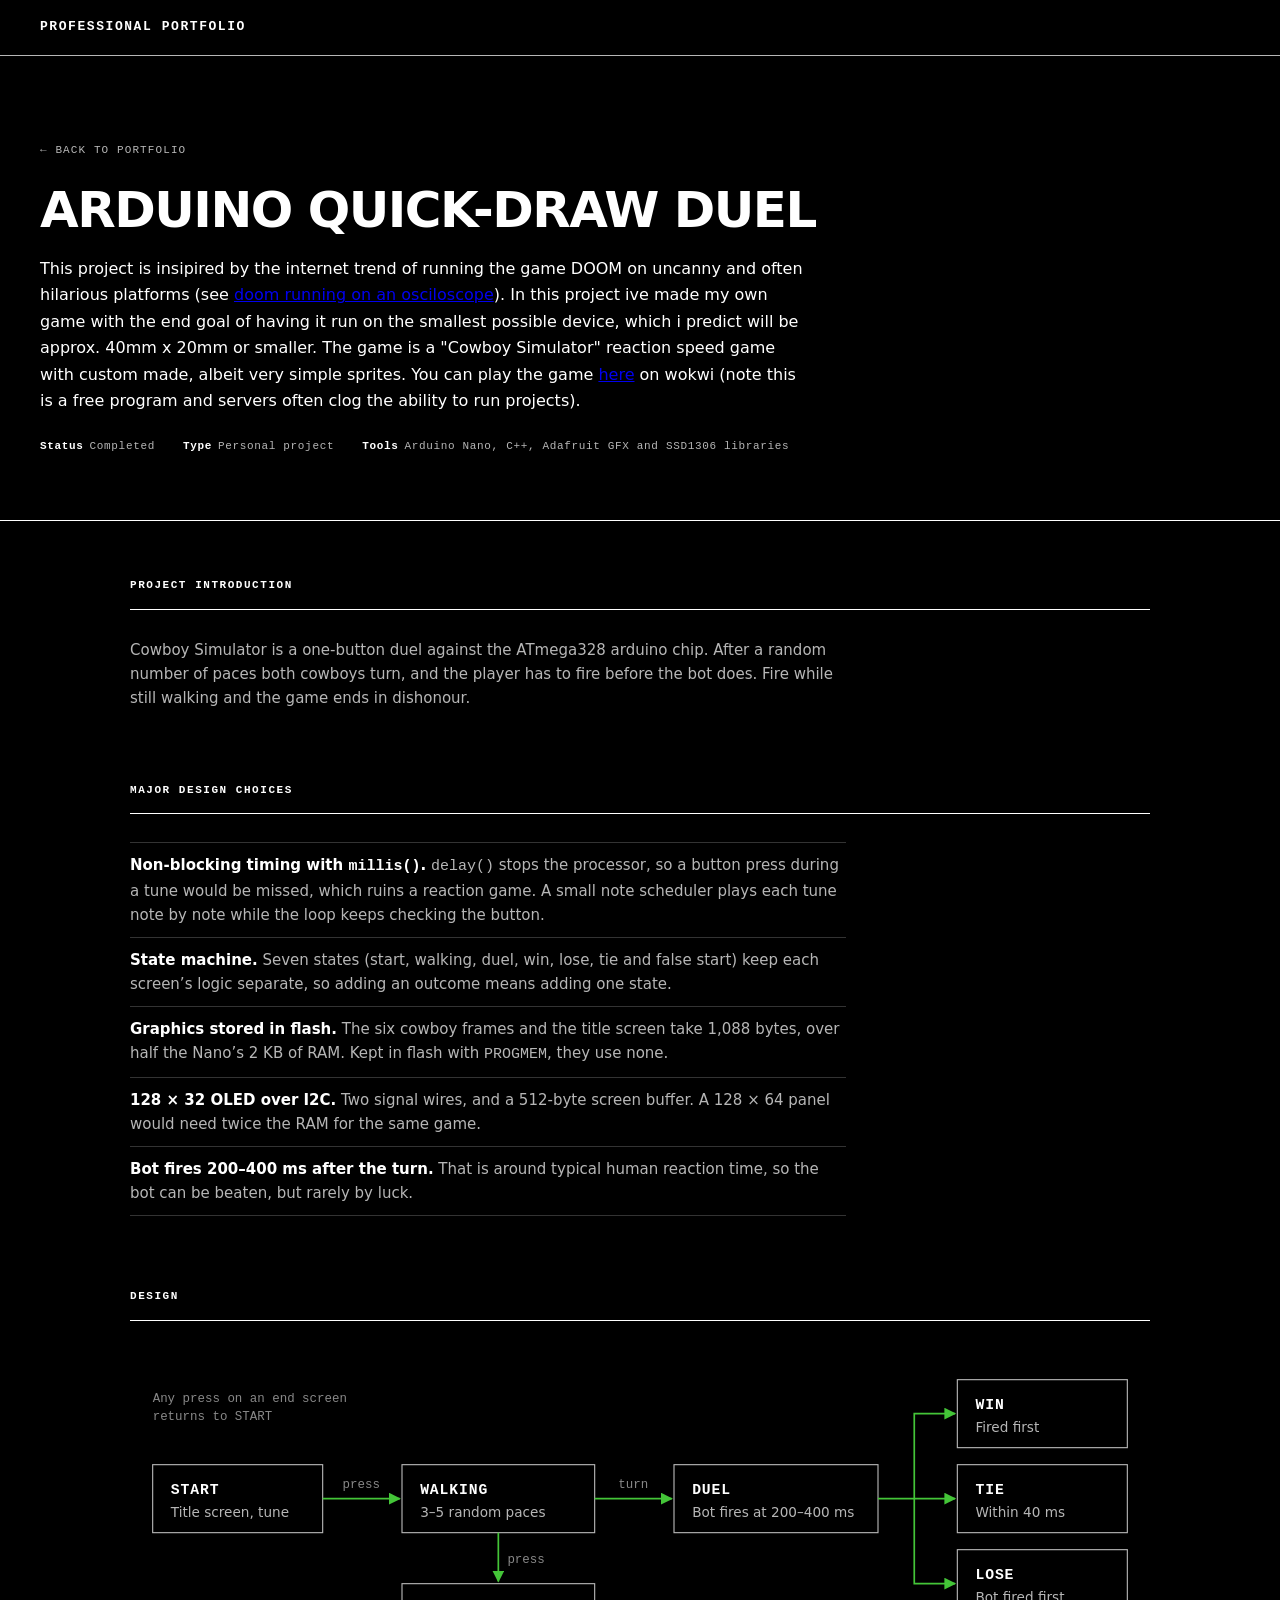
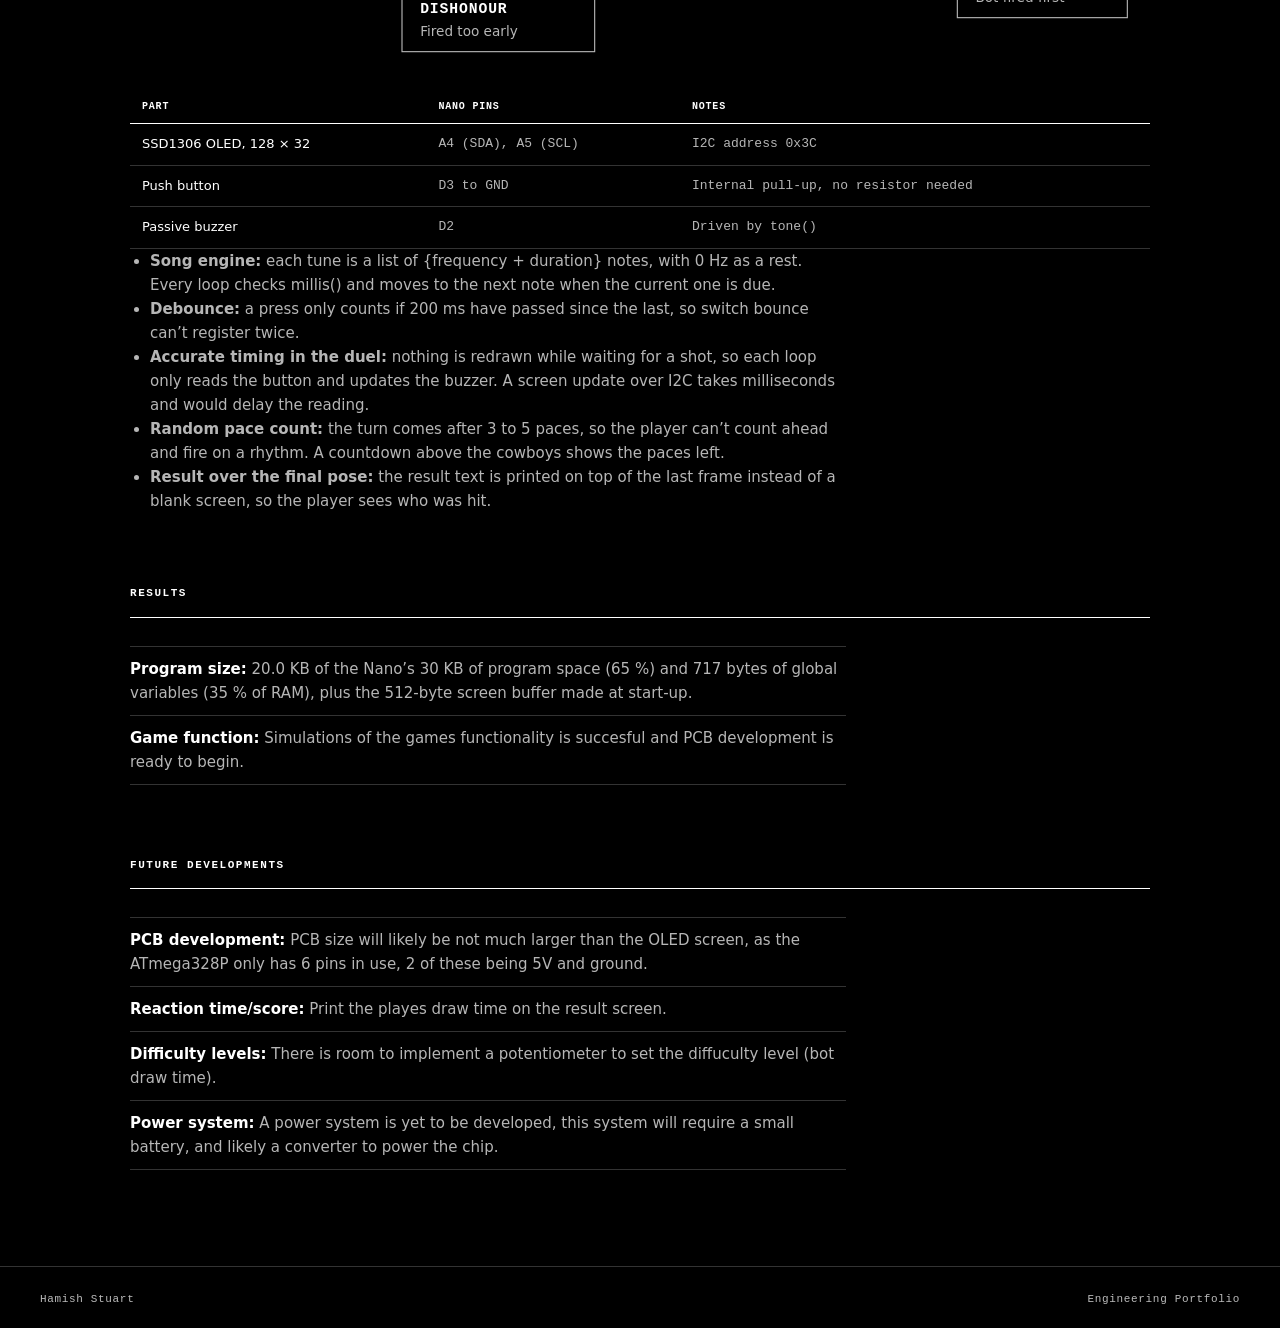
==== commit cde99158: "Update cowboy-duel.html" ====
--- a/cowboy-duel.html
+++ b/cowboy-duel.html
@@ -143,8 +143,7 @@
     <div class="project-body">
       <ul class="key-results">
         <li><strong>Program size:</strong> 20.0&nbsp;KB of the Nano&rsquo;s 30&nbsp;KB of program space (65&nbsp;%)
-          and 717 bytes of global variables (35&nbsp;% of RAM), plus the 512-byte screen buffer made at start-up. That
-          leaves about 800 bytes of RAM free.</li>
+          and 717 bytes of global variables (35&nbsp;% of RAM), plus the 512-byte screen buffer made at start-up.</li>
         <li><strong>Game function:</strong> Simulations of the games functionality is succesful and PCB development is ready to begin.</li>
       </ul>
     </div>
